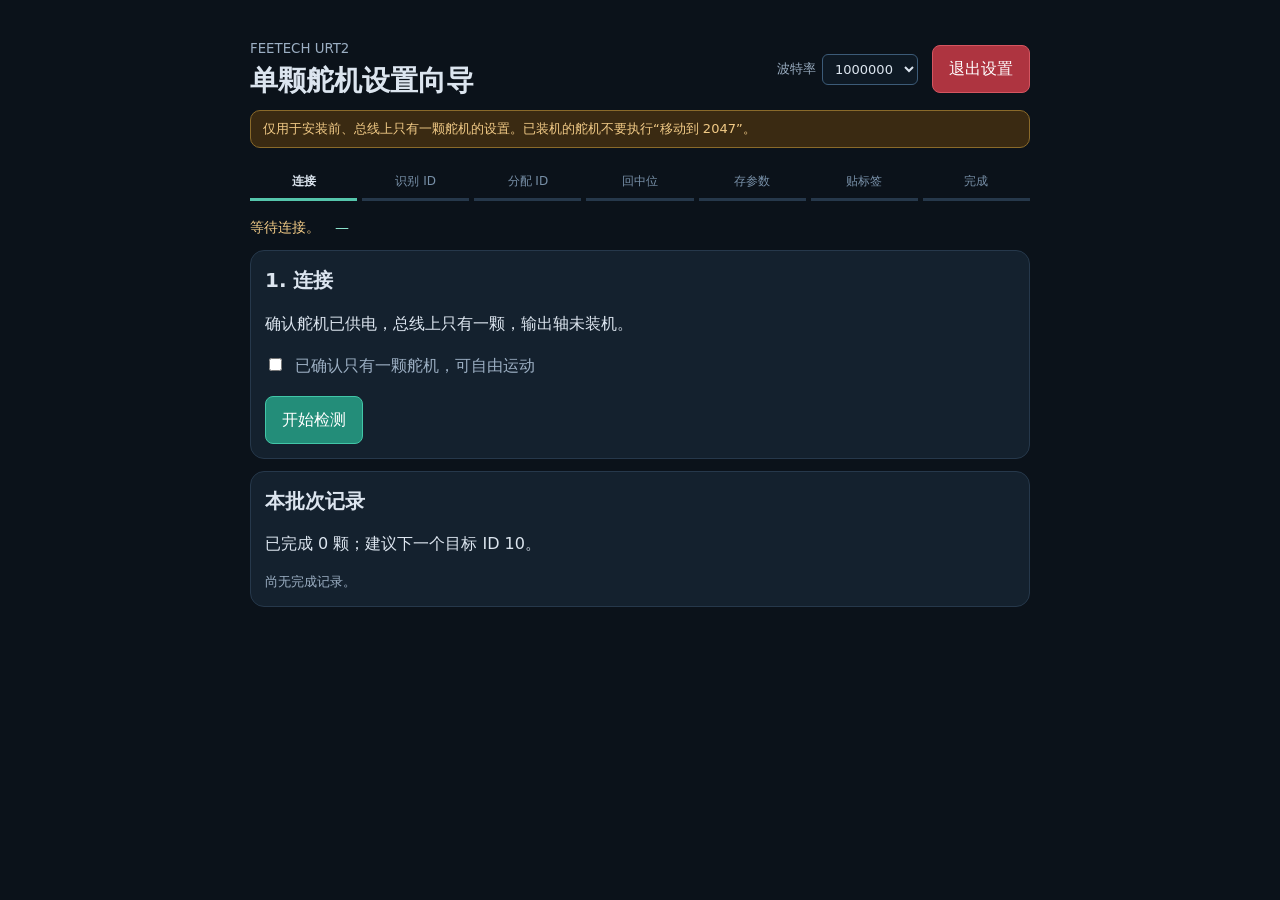
==== assets/servoFT.html @ 524d2e7c "Add a standalone URT2 servo-setup host Split servo initialisation into two paths so a Feetech URT2 c" ====
<!doctype html>
<html lang='zh-CN'>
<meta charset='utf-8'>
<meta name='viewport' content='width=device-width,initial-scale=1'>
<title>舵机设置向导 URT2 · XGO Duck</title>
<link rel='stylesheet' href='style.css'>
<main class='page-servo wizard-page'>
  <header>
    <div><small>FEETECH URT2</small><h1>单颗舵机设置向导</h1></div>
    <div class='header-actions'>
      <label class='baud-pick'>波特率<select id='baud'><option value='1000000'>1000000</option></select></label>
      <button class='stop' id='exit'>退出设置</button>
    </div>
  </header>
  <p class='warn'>仅用于安装前、总线上只有一颗舵机的设置。已装机的舵机不要执行“移动到 2047”。</p>
  <ol class='wizard-steps' id='step-list'>
    <li data-step='1'>连接</li><li data-step='2'>识别 ID</li><li data-step='3'>分配 ID</li><li data-step='4'>回中位</li><li data-step='5'>存参数</li><li data-step='6'>贴标签</li><li data-step='7'>完成</li>
  </ol>
  <p id='message' class='wizard-message'>等待连接。<span id='mode'>—</span></p>

  <section class='servo-panel wizard-panel' data-panel='1'>
    <h2>1. 连接</h2>
    <p>确认舵机已供电，总线上只有一颗，输出轴未装机。</p>
    <label class='check-line'><input id='single-confirm' type='checkbox'> 已确认只有一颗舵机，可自由运动</label>
    <button class='primary' id='start'>开始检测</button>
  </section>

  <section class='servo-panel wizard-panel' data-panel='2' hidden>
    <h2>2. 识别当前 ID</h2>
    <div class='identity-card'><span>Current ID</span><strong id='current-id'>—</strong></div>
    <p id='scan-detail' class='hint'>扫描只读，不会让舵机运动或改写参数。</p>
    <button id='scan-again'>重新扫描</button><button id='cancel-scan' hidden>取消扫描</button><button class='primary' id='continue-identify'>确认识别，继续</button>
  </section>

  <section class='servo-panel wizard-panel' data-panel='3' hidden>
    <h2>3. 分配新 ID</h2>
    <label>目标 ID<select id='target-id'></select></label>
    <div class='wizard-actions'><button class='primary' id='set-id'>写入新 ID</button><button id='verify-id'>验证（重新扫描）</button></div>
    <p id='id-verify' class='result'>写入后需重新扫描验证。</p>
  </section>

  <section class='servo-panel wizard-panel' data-panel='4' hidden>
    <h2>4. 回到参考中位</h2>
    <p class='danger-note'>下一步会使输出轴运动，勿对已装机的舵机执行。</p>
    <label class='check-line'><input id='free-confirm' type='checkbox'> 已确认输出轴可自由运动</label>
    <div class='identity-card'><span>实时位置</span><strong id='live-pos'>—</strong></div>
    <button class='primary' id='goto'>移动到 2047 并验证</button>
    <p id='position-result' class='result'>尚未执行运动。</p>
  </section>

  <section class='servo-panel wizard-panel' data-panel='5' hidden>
    <h2>5. 保存 KP/KD</h2>
    <div class='gain-form'><label>KP<input id='kp' type='number' min='0' max='255' value='5'></label><label>KD<input id='kd' type='number' min='0' max='255' value='20'></label></div>
    <button class='primary' id='set-gains'>保存参数</button>
    <p id='gain-result' class='result'>结果会区分“已发送”和“已验证”。</p>
  </section>

  <section class='servo-panel wizard-panel' data-panel='6' hidden>
    <h2>6. 贴上实体标签</h2>
    <div class='label-card'><strong id='label-id'>ID —</strong><span id='label-name'>部位待识别</span></div>
    <p>把上面的 ID 和部位名称贴到实体舵机上。</p>
    <button class='primary' id='label-done'>已贴标签，完成本颗</button>
  </section>

  <section class='servo-panel wizard-panel' data-panel='7' hidden>
    <h2>7. 完成</h2>
    <div id='complete-summary' class='summary'></div>
    <p id='exit-state' class='result'></p>
    <div class='wizard-actions'><button class='primary' id='next'>设置下一颗</button><button id='end'>结束本次设置</button></div>
  </section>

  <section class='servo-panel batch-panel'>
    <h2>本批次记录</h2><p id='batch-summary'>已完成 0 颗。</p><div id='batch-list' class='batch-list'></div>
  </section>
</main>
<script src='servoFT.js'></script>
</html>
---- assets/style.css ----
:root{font:16px/1.5 system-ui,sans-serif;color:#dce5ef;background:#0b121a}*{box-sizing:border-box}main{max-width:980px;margin:auto;padding:28px 20px}header{display:flex;align-items:center;justify-content:space-between;gap:16px;flex-wrap:wrap}small,.hint{color:#9cafc3}h1{margin:0;font-size:36px}h2{font-size:18px;margin:0 0 16px}section,details{background:#14212e;border:1px solid #26384b;border-radius:14px;padding:20px;margin-top:18px}button{font:inherit;cursor:pointer;background:#28415a;color:#fff;border:1px solid #3c5b78;padding:11px 16px;border-radius:8px}button:hover{background:#355978}button:disabled{opacity:.4;cursor:not-allowed}.stop{background:#ae3440;border-color:#d55560}.buttons{display:flex;gap:12px;flex-wrap:wrap}.metrics{display:grid;grid-template-columns:repeat(4,1fr);gap:18px}.metrics strong{display:block;font-size:25px;color:#8ce2cc}.controls{display:grid;grid-template-columns:repeat(3,1fr);gap:22px}input[type=range]{display:block;width:100%;margin:14px 0;accent-color:#6de1c4}label{display:block}.hint{font-size:13px;margin-bottom:0}#mode{color:#8ce2cc;font-weight:normal;font-size:14px;margin-left:15px}.table{max-height:340px;overflow:auto}table{width:100%;border-collapse:collapse;text-align:right}td,th{padding:7px 12px;border-bottom:1px solid #273748}th{color:#9cafc3}pre{overflow:auto;white-space:pre-wrap;font-size:12px}#message{color:#f1ca86;min-height:24px}@media(max-width:620px){.metrics{grid-template-columns:repeat(2,1fr)}.controls{grid-template-columns:1fr}main{padding:16px 10px}h1{font-size:29px}}
.joysticks{display:flex;justify-content:space-around;gap:16px;margin:8px 0 16px}.joystick-side{text-align:center;min-width:0}.joystick-side label{margin-bottom:12px}.joy{width:min(34vw,200px);aspect-ratio:1;border-radius:50%;background:linear-gradient(#34506a55,#34506a55) center/1px 100% no-repeat,linear-gradient(#34506a55,#34506a55) center/100% 1px no-repeat,#0e1924;border:2px solid #3c5b78;position:relative;touch-action:none;user-select:none;cursor:grab}.joy:active{cursor:grabbing}.knob{position:absolute;width:34%;height:34%;left:33%;top:33%;border-radius:50%;background:#6de1c4;box-shadow:0 3px 12px #0005;pointer-events:none}.joy-value{font:14px monospace;color:#8ce2cc;margin:12px 0 0}
.telemetry-grid{display:grid;grid-template-columns:minmax(180px,1fr) 1.4fr;gap:18px;align-items:start}.imu-lines{font:13px/1.7 ui-monospace,monospace;color:#8ce2cc}.imu-lines b{display:inline-block;min-width:3.2em;color:#9cafc3;font-weight:normal}.telemetry .table{max-height:220px}.telemetry td,.telemetry th{padding:4px 8px;font-size:13px}tr.missing{color:#9cafc3;opacity:.55}@media(max-width:620px){.telemetry-grid{grid-template-columns:1fr}}
.header-actions{display:flex;align-items:center;gap:14px;flex-wrap:wrap}.nav{display:flex;gap:10px;flex-wrap:wrap}.nav a{color:#9cafc3;text-decoration:none;padding:8px 12px;border:1px solid #26384b;border-radius:8px;background:#0e1924}.nav a:hover{color:#fff;border-color:#3c5b78}.nav a[aria-current=page]{color:#8ce2cc;border-color:#3c8f7a}
.warn{background:#3a2a12;border:1px solid #8a6a2a;color:#f1ca86;padding:12px 14px;border-radius:10px;margin:12px 0}
.cal-list{display:flex;flex-direction:column;gap:12px}.cal-row{display:grid;grid-template-columns:minmax(160px,180px) 1fr auto;gap:12px;align-items:center;padding:12px;border:1px solid #26384b;border-radius:10px;background:#0e1924}.cal-row.done{background:#143028;border-color:#2f6b55}.cal-row input[type=range]{margin:0;width:100%}.cal-meta{display:flex;flex-direction:column;gap:2px;font-size:13px}.cal-meta b{font-size:15px}.cal-actions{display:flex;align-items:center;gap:10px;min-width:140px;justify-content:flex-end}.cal-actions span{font:13px monospace;color:#8ce2cc;min-width:42px;text-align:right}
.servo-form{display:flex;flex-wrap:wrap;gap:14px;align-items:end}.servo-form label{min-width:120px}.servo-form input[type=number]{display:block;width:100%;margin-top:6px;padding:8px 10px;border-radius:8px;border:1px solid #3c5b78;background:#0e1924;color:#dce5ef;font:inherit}
.page-servo{max-width:720px}.page-servo h1{font-size:28px}.page-servo .warn{padding:8px 12px;margin:8px 0 4px;font-size:13px}.page-servo .servo-steps{margin:0 0 8px;padding:0 0 0 1.4em;font-size:13px;color:#9cafc3;line-height:1.7}.page-servo #message{min-height:20px;margin:4px 0 0;font-size:14px}.page-servo .servo-panel{padding:14px;margin-top:12px}.servo-toolbar{display:flex;flex-wrap:wrap;gap:10px;align-items:end;margin-bottom:12px;padding-bottom:12px;border-bottom:1px solid #26384b}.servo-toolbar label{min-width:88px;font-size:13px;color:#9cafc3}.servo-toolbar input,.servo-row input,.servo-row select{width:88px;padding:6px 8px;border-radius:6px;border:1px solid #3c5b78;background:#0e1924;color:#dce5ef;font:inherit}.servo-toolbar button,.servo-row button{padding:7px 12px}.servo-grid{display:flex;flex-direction:column;gap:8px}.servo-row{display:grid;grid-template-columns:96px 88px 88px auto 1fr;gap:8px;align-items:center}.servo-row .servo-label{font-size:13px;color:#9cafc3}.servo-row .hint{margin:0}.servo-readout{font:14px monospace;color:#8ce2cc;min-width:88px}
@media(max-width:720px){.cal-row{grid-template-columns:1fr;}.cal-actions{justify-content:space-between}.servo-row{grid-template-columns:80px 1fr auto;}.servo-row .hint{grid-column:1/-1}}
.wizard-page{max-width:820px}.wizard-page h2{margin:0 0 10px;font-size:20px}.wizard-panel{min-height:180px}.wizard-steps{display:grid;grid-template-columns:repeat(7,1fr);gap:5px;padding:0;margin:16px 0;list-style:none}.wizard-steps li{padding:8px 4px;border-bottom:3px solid #26384b;color:#7890a8;text-align:center;font-size:12px}.wizard-steps li.active{border-color:#55c5ab;color:#dce5ef;font-weight:700}.wizard-steps li.done{border-color:#3f756d;color:#8ce2cc}.wizard-message{min-height:26px;color:#dce5ef}.wizard-panel p{line-height:1.6}.check-line{display:block;margin:18px 0;color:#dce5ef}.check-line input{margin-right:8px}.primary{background:#238d79!important;border-color:#42c7a8!important;color:#fff}.identity-card,.label-card{display:flex;align-items:center;justify-content:space-between;padding:16px 20px;margin:14px 0;background:#10202e;border:1px solid #31516c;border-radius:10px}.identity-card strong,.label-card strong{font:700 34px monospace;color:#8ce2cc}.label-card{display:block;text-align:center}.label-card span{display:block;margin-top:8px;font-size:20px;color:#dce5ef}.danger-note{padding:10px 12px;background:#392523;border-left:4px solid #e87967;color:#ffd5ce}.gain-form{display:flex;gap:20px;margin:16px 0}.gain-form label,.wizard-panel>label{display:block;color:#9cafc3}.gain-form input,.wizard-panel select{display:block;margin-top:6px;width:160px;padding:9px;border:1px solid #3c5b78;border-radius:7px;background:#0e1924;color:#dce5ef;font:inherit}.result{min-height:24px;margin-top:14px}.result.ok{color:#8ce2cc}.result.error{color:#ff9d8f}.summary{padding:12px;background:#10202e;border-radius:8px;color:#dce5ef}.wizard-actions{display:flex;gap:10px;margin-top:16px}.batch-panel{margin-top:12px}.batch-list{display:flex;flex-wrap:wrap;gap:8px}.batch-chip{padding:6px 10px;border-radius:999px;background:#163c3c;color:#8ce2cc;font-size:12px}
.baud-pick{display:flex;align-items:center;gap:6px;font-size:13px;color:#9cafc3}.baud-pick select{padding:6px 8px;border-radius:6px;border:1px solid #3c5b78;background:#0e1924;color:#dce5ef;font:inherit}
.wizard-steps li.clickable{cursor:pointer}.wizard-steps li.clickable:hover{border-color:#55c5ab;color:#dce5ef}.wizard-steps li.clickable::after{content:'';display:block;font-size:10px;color:#557187}.wizard-steps li.clickable:hover::after{content:'返回'}
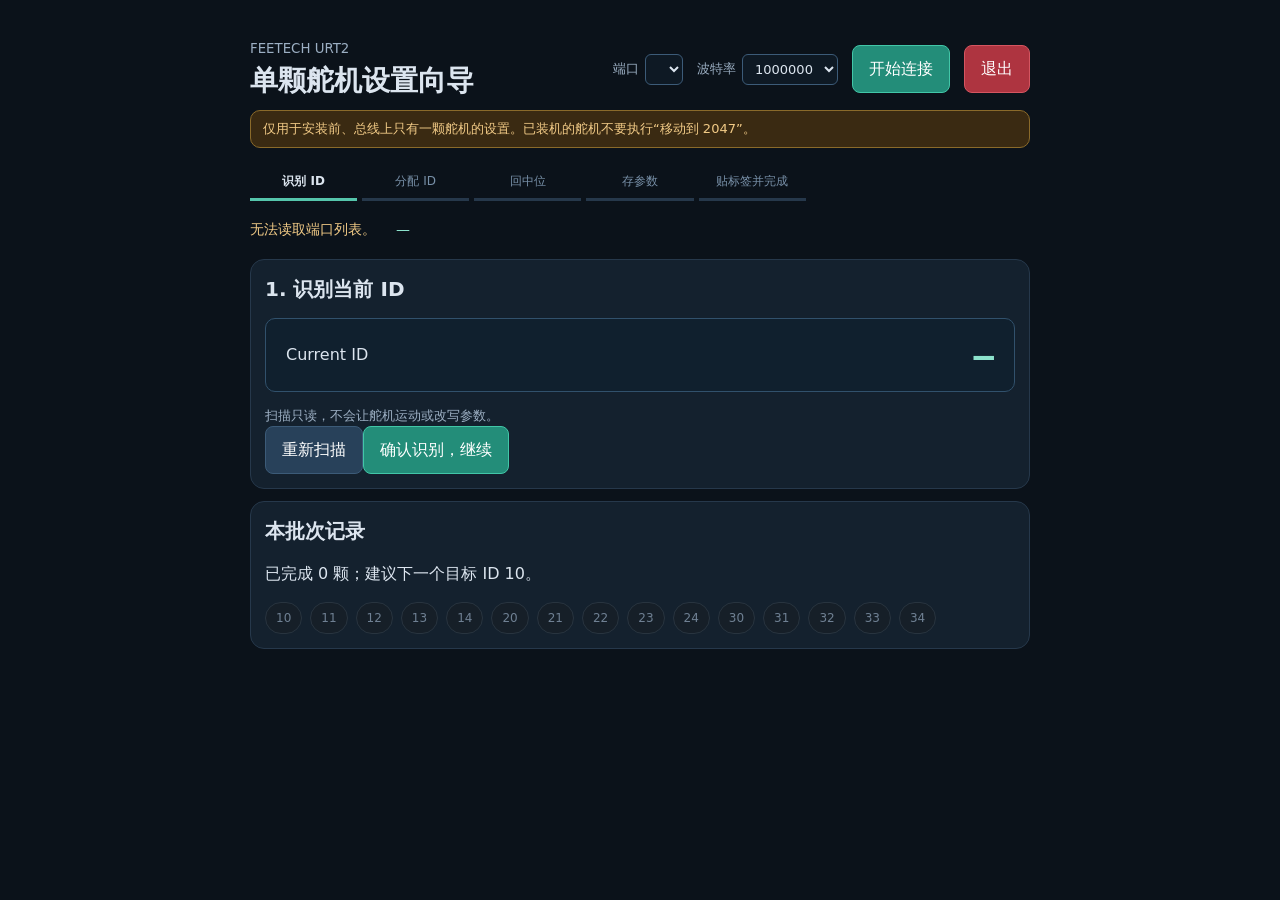
==== commit 4d6f4827: "Attach the URT2 port on demand instead of at startup The host no longer opens a COM port when it sta" ====
--- a/assets/servoFT.html
+++ b/assets/servoFT.html
@@ -8,39 +8,34 @@
   <header>
     <div><small>FEETECH URT2</small><h1>单颗舵机设置向导</h1></div>
     <div class='header-actions'>
-      <label class='baud-pick'>波特率<select id='baud'><option value='1000000'>1000000</option></select></label>
-      <button class='stop' id='exit'>退出设置</button>
+      <label class='pick'>端口<select id='port-list'></select></label>
+      <label class='pick'>波特率<select id='baud'><option value='1000000'>1000000</option></select></label>
+      <button class='primary' id='connect'>开始连接</button>
+      <button class='stop' id='exit'>退出</button>
     </div>
   </header>
   <p class='warn'>仅用于安装前、总线上只有一颗舵机的设置。已装机的舵机不要执行“移动到 2047”。</p>
   <ol class='wizard-steps' id='step-list'>
-    <li data-step='1'>连接</li><li data-step='2'>识别 ID</li><li data-step='3'>分配 ID</li><li data-step='4'>回中位</li><li data-step='5'>存参数</li><li data-step='6'>贴标签</li><li data-step='7'>完成</li>
+    <li data-step='1'>识别 ID</li><li data-step='2'>分配 ID</li><li data-step='3'>回中位</li><li data-step='4'>存参数</li><li data-step='5'>贴标签并完成</li>
   </ol>
-  <p id='message' class='wizard-message'>等待连接。<span id='mode'>—</span></p>
+  <p class='wizard-message'><span id='message'>未连接。</span> <span id='mode'>—</span></p>
 
   <section class='servo-panel wizard-panel' data-panel='1'>
-    <h2>1. 连接</h2>
-    <p>确认舵机已供电，总线上只有一颗，输出轴未装机。</p>
-    <label class='check-line'><input id='single-confirm' type='checkbox'> 已确认只有一颗舵机，可自由运动</label>
-    <button class='primary' id='start'>开始检测</button>
-  </section>
-
-  <section class='servo-panel wizard-panel' data-panel='2' hidden>
-    <h2>2. 识别当前 ID</h2>
+    <h2>1. 识别当前 ID</h2>
     <div class='identity-card'><span>Current ID</span><strong id='current-id'>—</strong></div>
     <p id='scan-detail' class='hint'>扫描只读，不会让舵机运动或改写参数。</p>
     <button id='scan-again'>重新扫描</button><button id='cancel-scan' hidden>取消扫描</button><button class='primary' id='continue-identify'>确认识别，继续</button>
   </section>
 
-  <section class='servo-panel wizard-panel' data-panel='3' hidden>
-    <h2>3. 分配新 ID</h2>
+  <section class='servo-panel wizard-panel' data-panel='2' hidden>
+    <h2>2. 分配新 ID</h2>
     <label>目标 ID<select id='target-id'></select></label>
     <div class='wizard-actions'><button class='primary' id='set-id'>写入新 ID</button><button id='verify-id'>验证（重新扫描）</button></div>
     <p id='id-verify' class='result'>写入后需重新扫描验证。</p>
   </section>
 
-  <section class='servo-panel wizard-panel' data-panel='4' hidden>
-    <h2>4. 回到参考中位</h2>
+  <section class='servo-panel wizard-panel' data-panel='3' hidden>
+    <h2>3. 回到参考中位</h2>
     <p class='danger-note'>下一步会使输出轴运动，勿对已装机的舵机执行。</p>
     <label class='check-line'><input id='free-confirm' type='checkbox'> 已确认输出轴可自由运动</label>
     <div class='identity-card'><span>实时位置</span><strong id='live-pos'>—</strong></div>
@@ -48,25 +43,23 @@
     <p id='position-result' class='result'>尚未执行运动。</p>
   </section>
 
-  <section class='servo-panel wizard-panel' data-panel='5' hidden>
-    <h2>5. 保存 KP/KD</h2>
+  <section class='servo-panel wizard-panel' data-panel='4' hidden>
+    <h2>4. 保存 KP/KD</h2>
     <div class='gain-form'><label>KP<input id='kp' type='number' min='0' max='255' value='5'></label><label>KD<input id='kd' type='number' min='0' max='255' value='20'></label></div>
     <button class='primary' id='set-gains'>保存参数</button>
     <p id='gain-result' class='result'>结果会区分“已发送”和“已验证”。</p>
   </section>
 
-  <section class='servo-panel wizard-panel' data-panel='6' hidden>
-    <h2>6. 贴上实体标签</h2>
+  <section class='servo-panel wizard-panel' data-panel='5' hidden>
+    <h2>5. 贴标签并完成</h2>
     <div class='label-card'><strong id='label-id'>ID —</strong><span id='label-name'>部位待识别</span></div>
     <p>把上面的 ID 和部位名称贴到实体舵机上。</p>
-    <button class='primary' id='label-done'>已贴标签，完成本颗</button>
-  </section>
-
-  <section class='servo-panel wizard-panel' data-panel='7' hidden>
-    <h2>7. 完成</h2>
-    <div id='complete-summary' class='summary'></div>
-    <p id='exit-state' class='result'></p>
-    <div class='wizard-actions'><button class='primary' id='next'>设置下一颗</button><button id='end'>结束本次设置</button></div>
+    <button class='primary' id='label-done'>已贴标，完成本颗</button>
+    <div id='finish-block' hidden>
+      <div id='complete-summary' class='summary'></div>
+      <p id='exit-state' class='result'></p>
+      <div class='wizard-actions'><button class='primary' id='next'>设置下一颗</button><button id='end'>结束本次设置</button></div>
+    </div>
   </section>
 
   <section class='servo-panel batch-panel'>
--- a/assets/style.css
+++ b/assets/style.css
@@ -8,5 +8,8 @@
 .page-servo{max-width:720px}.page-servo h1{font-size:28px}.page-servo .warn{padding:8px 12px;margin:8px 0 4px;font-size:13px}.page-servo .servo-steps{margin:0 0 8px;padding:0 0 0 1.4em;font-size:13px;color:#9cafc3;line-height:1.7}.page-servo #message{min-height:20px;margin:4px 0 0;font-size:14px}.page-servo .servo-panel{padding:14px;margin-top:12px}.servo-toolbar{display:flex;flex-wrap:wrap;gap:10px;align-items:end;margin-bottom:12px;padding-bottom:12px;border-bottom:1px solid #26384b}.servo-toolbar label{min-width:88px;font-size:13px;color:#9cafc3}.servo-toolbar input,.servo-row input,.servo-row select{width:88px;padding:6px 8px;border-radius:6px;border:1px solid #3c5b78;background:#0e1924;color:#dce5ef;font:inherit}.servo-toolbar button,.servo-row button{padding:7px 12px}.servo-grid{display:flex;flex-direction:column;gap:8px}.servo-row{display:grid;grid-template-columns:96px 88px 88px auto 1fr;gap:8px;align-items:center}.servo-row .servo-label{font-size:13px;color:#9cafc3}.servo-row .hint{margin:0}.servo-readout{font:14px monospace;color:#8ce2cc;min-width:88px}
 @media(max-width:720px){.cal-row{grid-template-columns:1fr;}.cal-actions{justify-content:space-between}.servo-row{grid-template-columns:80px 1fr auto;}.servo-row .hint{grid-column:1/-1}}
 .wizard-page{max-width:820px}.wizard-page h2{margin:0 0 10px;font-size:20px}.wizard-panel{min-height:180px}.wizard-steps{display:grid;grid-template-columns:repeat(7,1fr);gap:5px;padding:0;margin:16px 0;list-style:none}.wizard-steps li{padding:8px 4px;border-bottom:3px solid #26384b;color:#7890a8;text-align:center;font-size:12px}.wizard-steps li.active{border-color:#55c5ab;color:#dce5ef;font-weight:700}.wizard-steps li.done{border-color:#3f756d;color:#8ce2cc}.wizard-message{min-height:26px;color:#dce5ef}.wizard-panel p{line-height:1.6}.check-line{display:block;margin:18px 0;color:#dce5ef}.check-line input{margin-right:8px}.primary{background:#238d79!important;border-color:#42c7a8!important;color:#fff}.identity-card,.label-card{display:flex;align-items:center;justify-content:space-between;padding:16px 20px;margin:14px 0;background:#10202e;border:1px solid #31516c;border-radius:10px}.identity-card strong,.label-card strong{font:700 34px monospace;color:#8ce2cc}.label-card{display:block;text-align:center}.label-card span{display:block;margin-top:8px;font-size:20px;color:#dce5ef}.danger-note{padding:10px 12px;background:#392523;border-left:4px solid #e87967;color:#ffd5ce}.gain-form{display:flex;gap:20px;margin:16px 0}.gain-form label,.wizard-panel>label{display:block;color:#9cafc3}.gain-form input,.wizard-panel select{display:block;margin-top:6px;width:160px;padding:9px;border:1px solid #3c5b78;border-radius:7px;background:#0e1924;color:#dce5ef;font:inherit}.result{min-height:24px;margin-top:14px}.result.ok{color:#8ce2cc}.result.error{color:#ff9d8f}.summary{padding:12px;background:#10202e;border-radius:8px;color:#dce5ef}.wizard-actions{display:flex;gap:10px;margin-top:16px}.batch-panel{margin-top:12px}.batch-list{display:flex;flex-wrap:wrap;gap:8px}.batch-chip{padding:6px 10px;border-radius:999px;background:#163c3c;color:#8ce2cc;font-size:12px}
-.baud-pick{display:flex;align-items:center;gap:6px;font-size:13px;color:#9cafc3}.baud-pick select{padding:6px 8px;border-radius:6px;border:1px solid #3c5b78;background:#0e1924;color:#dce5ef;font:inherit}
+.header-actions{flex-wrap:wrap}.pick{display:flex;align-items:center;gap:6px;font-size:13px;color:#9cafc3}.pick select{padding:6px 8px;border-radius:6px;border:1px solid #3c5b78;background:#0e1924;color:#dce5ef;font:inherit;max-width:190px}.pick select:disabled{opacity:.6}
+.batch-chip{display:inline-block;min-width:34px;text-align:center}
+.batch-chip.done{background:#3d3413;color:#f0d060;border:1px solid #6d5f22}
+.batch-chip.todo{background:#161f28;color:#6f8093;border:1px solid #28343f}
 .wizard-steps li.clickable{cursor:pointer}.wizard-steps li.clickable:hover{border-color:#55c5ab;color:#dce5ef}.wizard-steps li.clickable::after{content:'';display:block;font-size:10px;color:#557187}.wizard-steps li.clickable:hover::after{content:'返回'}
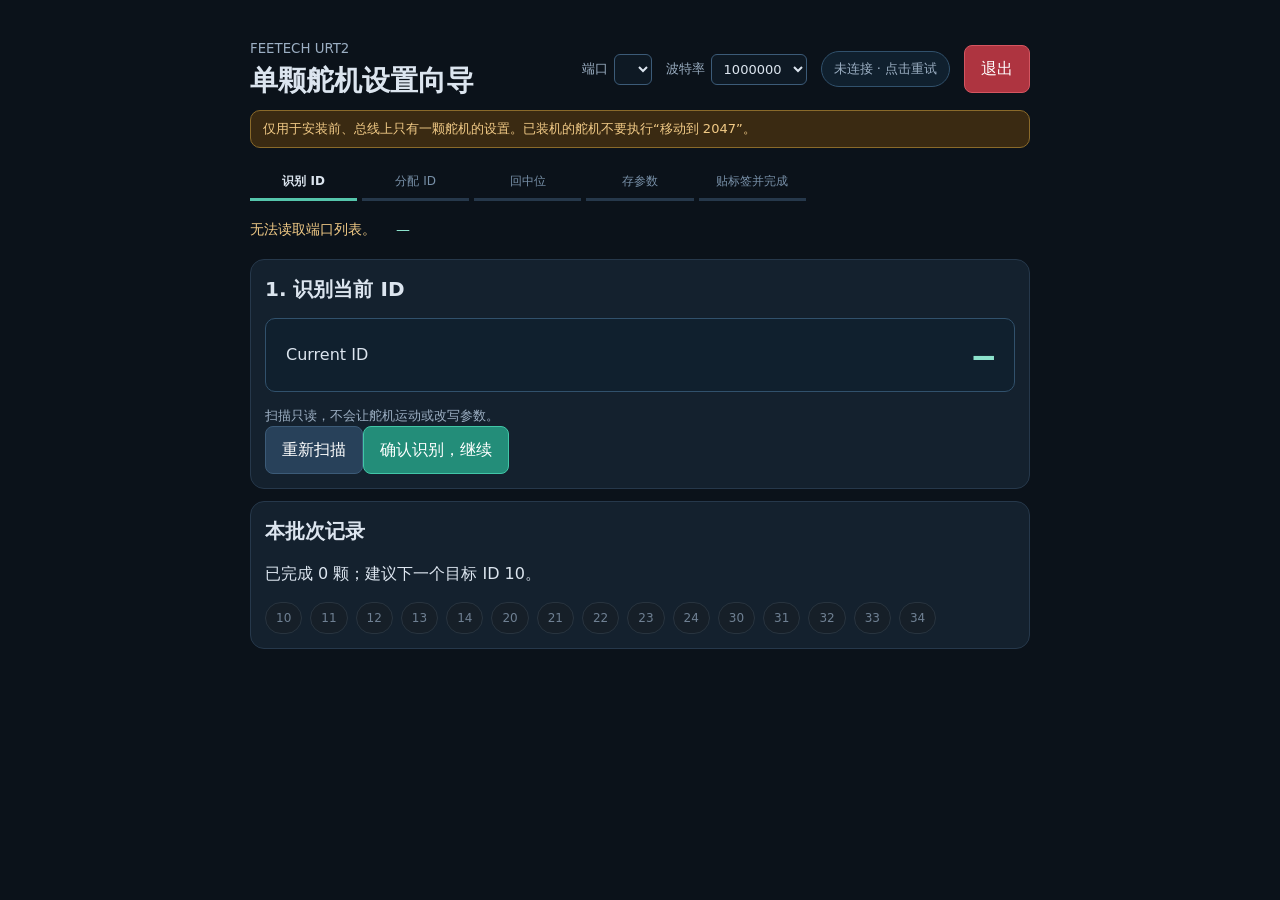
==== commit b8234669: "tmp interaction" ====
--- a/assets/servoFT.html
+++ b/assets/servoFT.html
@@ -10,7 +10,7 @@
     <div class='header-actions'>
       <label class='pick'>端口<select id='port-list'></select></label>
       <label class='pick'>波特率<select id='baud'><option value='1000000'>1000000</option></select></label>
-      <button class='primary' id='connect'>开始连接</button>
+      <button class='conn-state off' id='conn-state' type='button'>未连接 · 点击重试</button>
       <button class='stop' id='exit'>退出</button>
     </div>
   </header>
@@ -18,7 +18,7 @@
   <ol class='wizard-steps' id='step-list'>
     <li data-step='1'>识别 ID</li><li data-step='2'>分配 ID</li><li data-step='3'>回中位</li><li data-step='4'>存参数</li><li data-step='5'>贴标签并完成</li>
   </ol>
-  <p class='wizard-message'><span id='message'>未连接。</span> <span id='mode'>—</span></p>
+  <p class='wizard-message'><span id='message'>正在检测端口……</span> <span id='mode'>—</span></p>
 
   <section class='servo-panel wizard-panel' data-panel='1'>
     <h2>1. 识别当前 ID</h2>
--- a/assets/style.css
+++ b/assets/style.css
@@ -9,6 +9,7 @@
 @media(max-width:720px){.cal-row{grid-template-columns:1fr;}.cal-actions{justify-content:space-between}.servo-row{grid-template-columns:80px 1fr auto;}.servo-row .hint{grid-column:1/-1}}
 .wizard-page{max-width:820px}.wizard-page h2{margin:0 0 10px;font-size:20px}.wizard-panel{min-height:180px}.wizard-steps{display:grid;grid-template-columns:repeat(7,1fr);gap:5px;padding:0;margin:16px 0;list-style:none}.wizard-steps li{padding:8px 4px;border-bottom:3px solid #26384b;color:#7890a8;text-align:center;font-size:12px}.wizard-steps li.active{border-color:#55c5ab;color:#dce5ef;font-weight:700}.wizard-steps li.done{border-color:#3f756d;color:#8ce2cc}.wizard-message{min-height:26px;color:#dce5ef}.wizard-panel p{line-height:1.6}.check-line{display:block;margin:18px 0;color:#dce5ef}.check-line input{margin-right:8px}.primary{background:#238d79!important;border-color:#42c7a8!important;color:#fff}.identity-card,.label-card{display:flex;align-items:center;justify-content:space-between;padding:16px 20px;margin:14px 0;background:#10202e;border:1px solid #31516c;border-radius:10px}.identity-card strong,.label-card strong{font:700 34px monospace;color:#8ce2cc}.label-card{display:block;text-align:center}.label-card span{display:block;margin-top:8px;font-size:20px;color:#dce5ef}.danger-note{padding:10px 12px;background:#392523;border-left:4px solid #e87967;color:#ffd5ce}.gain-form{display:flex;gap:20px;margin:16px 0}.gain-form label,.wizard-panel>label{display:block;color:#9cafc3}.gain-form input,.wizard-panel select{display:block;margin-top:6px;width:160px;padding:9px;border:1px solid #3c5b78;border-radius:7px;background:#0e1924;color:#dce5ef;font:inherit}.result{min-height:24px;margin-top:14px}.result.ok{color:#8ce2cc}.result.error{color:#ff9d8f}.summary{padding:12px;background:#10202e;border-radius:8px;color:#dce5ef}.wizard-actions{display:flex;gap:10px;margin-top:16px}.batch-panel{margin-top:12px}.batch-list{display:flex;flex-wrap:wrap;gap:8px}.batch-chip{padding:6px 10px;border-radius:999px;background:#163c3c;color:#8ce2cc;font-size:12px}
 .header-actions{flex-wrap:wrap}.pick{display:flex;align-items:center;gap:6px;font-size:13px;color:#9cafc3}.pick select{padding:6px 8px;border-radius:6px;border:1px solid #3c5b78;background:#0e1924;color:#dce5ef;font:inherit;max-width:190px}.pick select:disabled{opacity:.6}
+.conn-state{padding:7px 12px;border-radius:999px;border:1px solid #31516c;background:#10202e;color:#9cafc3;font:inherit;font-size:13px;cursor:pointer;white-space:nowrap}.conn-state.on{border-color:#42c7a8;background:#163c3c;color:#8ce2cc}.conn-state.off:hover{border-color:#55c5ab;color:#dce5ef}.conn-state:disabled{opacity:.6;cursor:default}
 .batch-chip{display:inline-block;min-width:34px;text-align:center}
 .batch-chip.done{background:#3d3413;color:#f0d060;border:1px solid #6d5f22}
 .batch-chip.todo{background:#161f28;color:#6f8093;border:1px solid #28343f}
